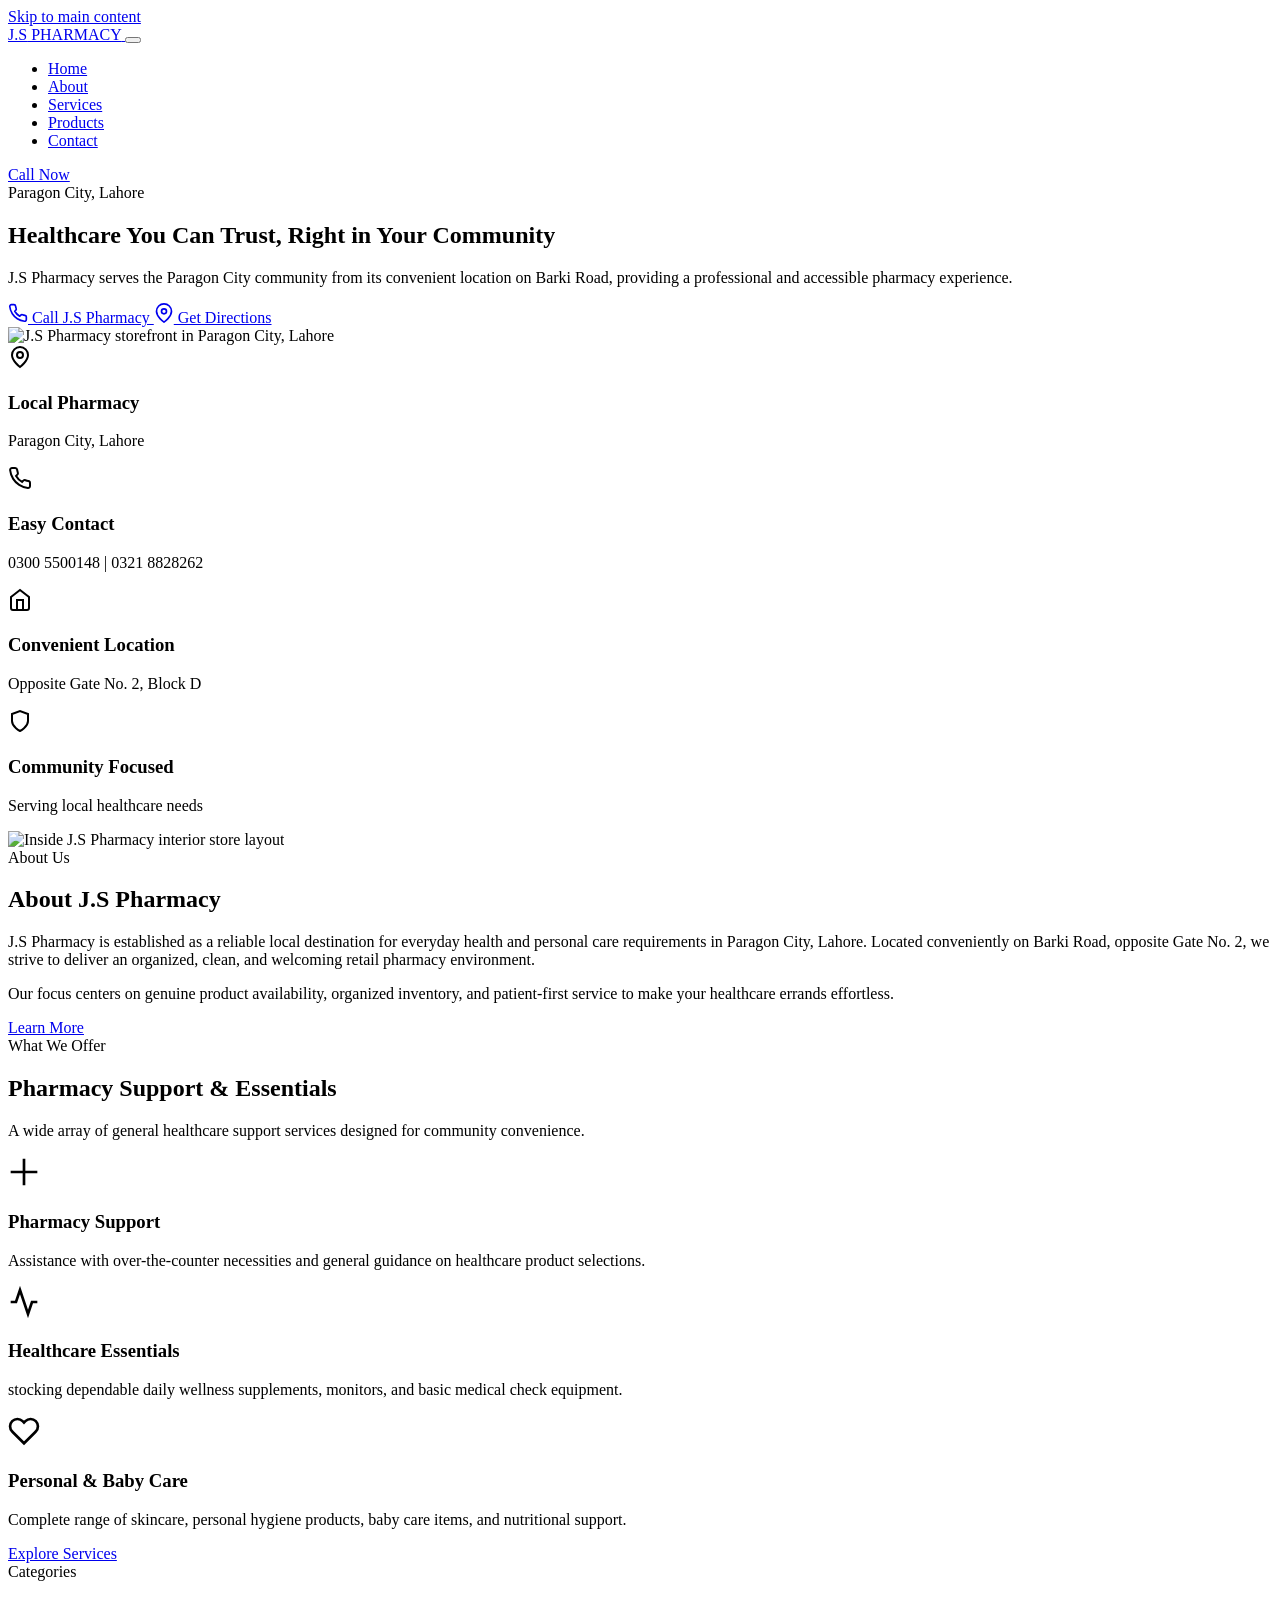
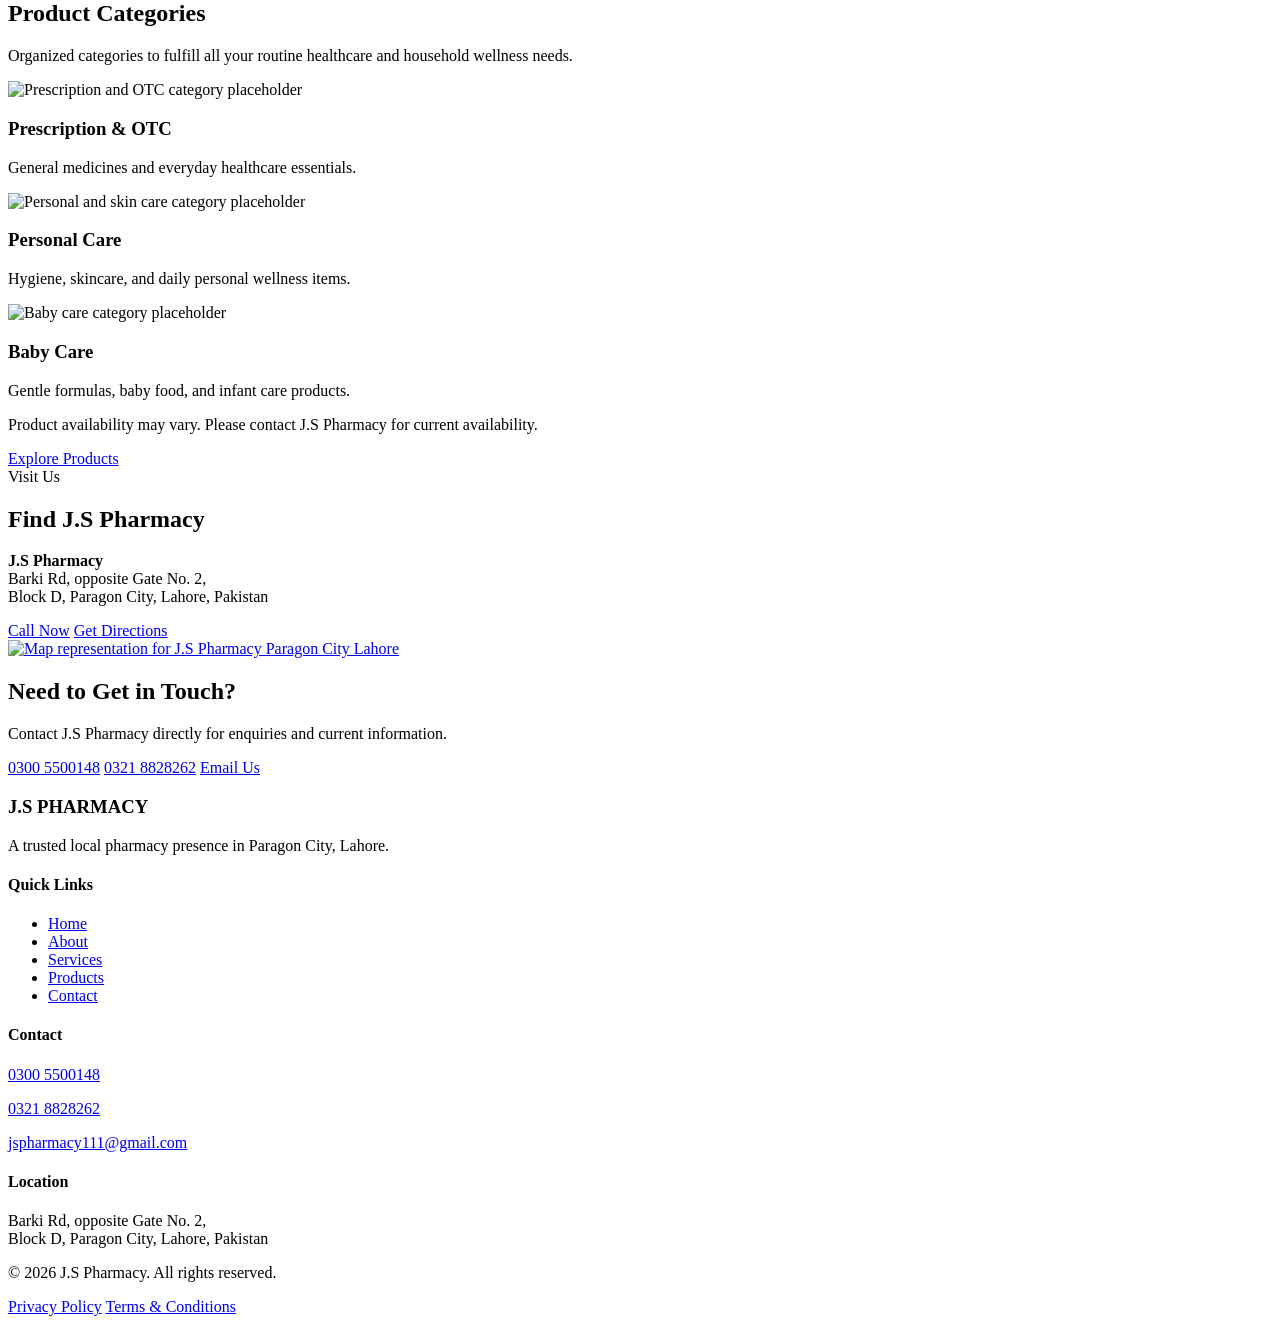
==== index.html @ ff4f3916 "Create index.html" ====
<!DOCTYPE html>
<html lang="en">
<head>
  <meta charset="UTF-8">
  <meta name="viewport" content="width=device-width, initial-scale=1.0">
  <!-- Canonical URL Placeholder: Replace https://example.com/ with your actual domain -->
  <link rel="canonical" href="https://example.com/index.html">
  <title>J.S Pharmacy | Paragon City, Barki Road, Lahore</title>
  <meta name="description" content="J.S Pharmacy is your trusted local pharmacy in Paragon City, Lahore. Located on Barki Road opposite Gate No. 2, providing healthcare essentials, personal care, and community support.">
  <meta name="keywords" content="J.S Pharmacy Lahore, J.S Pharmacy Paragon City, Pharmacy Paragon City Lahore, Pharmacy Barki Road Lahore, Healthcare pharmacy Lahore">
  <meta name="author" content="J.S Pharmacy">
  
  <!-- Open Graph / Social Media -->
  <meta property="og:type" content="website">
  <meta property="og:title" content="J.S Pharmacy | Paragon City, Barki Road, Lahore">
  <meta property="og:description" content="Trusted local pharmacy in Paragon City, Lahore. High-quality healthcare support, wellness products, and personal care essentials.">
  <meta property="og:url" content="https://example.com/index.html">
  <meta property="og:image" content="https://placehold.co/1200x630/0b3c2d/ffffff?text=J.S+Pharmacy+Paragon+City">
  
  <!-- Twitter Cards -->
  <meta name="twitter:card" content="summary_large_image">
  <meta name="twitter:title" content="J.S Pharmacy | Paragon City, Barki Road, Lahore">
  <meta name="twitter:description" content="Trusted local pharmacy in Paragon City, Lahore. Contact us at 0300 5500148 or 0321 8828262.">
  <meta name="twitter:image" content="https://placehold.co/1200x630/0b3c2d/ffffff?text=J.S+Pharmacy+Paragon+City">

  <link rel="stylesheet" href="style.css">
  
  <!-- Structured Data JSON-LD -->
  <script type="application/ld+json">
  {
    "@context": "https://schema.org",
    "@type": "Pharmacy",
    "name": "J.S Pharmacy",
    "image": "https://placehold.co/1200x630/0b3c2d/ffffff?text=J.S+Pharmacy",
    "url": "https://example.com/",
    "telephone": ["+923005500148", "+923218828262"],
    "email": "jspharmacy111@gmail.com",
    "address": {
      "@type": "PostalAddress",
      "streetAddress": "Barki Rd, opposite Gate No. 2, Block D, Paragon City",
      "addressLocality": "Lahore",
      "addressCountry": "PK"
    }
  }
  </script>
</head>
<body>
  <a href="#main-content" class="skip-link">Skip to main content</a>

  <!-- Global Header / Navigation -->
  <header class="navbar" id="navbar">
    <div class="nav-container">
      <a href="index.html" class="logo-link" aria-label="J.S Pharmacy Homepage">
        <span class="logo-text"><span class="logo-accent">J.S</span> PHARMACY</span>
      </a>
      <button class="mobile-toggle" id="mobile-toggle" aria-expanded="false" aria-controls="nav-menu" aria-label="Toggle navigation menu">
        <span class="hamburger-bar"></span>
        <span class="hamburger-bar"></span>
        <span class="hamburger-bar"></span>
      </button>
      <nav class="nav-menu" id="nav-menu">
        <ul class="nav-list">
          <li><a href="index.html" class="nav-link active">Home</a></li>
          <li><a href="about.html" class="nav-link">About</a></li>
          <li><a href="services.html" class="nav-link">Services</a></li>
          <li><a href="products.html" class="nav-link">Products</a></li>
          <li><a href="contact.html" class="nav-link">Contact</a></li>
        </ul>
        <div class="nav-cta-wrapper">
          <a href="tel:+923005500148" class="btn btn-primary btn-sm">Call Now</a>
        </div>
      </nav>
    </div>
  </header>

  <main id="main-content">
    <!-- Section 1: Hero -->
    <section class="hero-section">
      <div id="webgl-canvas-container" class="webgl-bg" aria-hidden="true"></div>
      <div class="container hero-container">
        <div class="hero-content">
          <span class="badge">Paragon City, Lahore</span>
          <h1 class="hero-title">Healthcare You Can Trust, Right in Your Community</h1>
          <p class="hero-subtitle">J.S Pharmacy serves the Paragon City community from its convenient location on Barki Road, providing a professional and accessible pharmacy experience.</p>
          <div class="hero-actions">
            <a href="tel:+923005500148" class="btn btn-primary">
              <svg width="20" height="20" viewBox="0 0 24 24" fill="none" stroke="currentColor" stroke-width="2" stroke-linecap="round" stroke-linejoin="round" aria-hidden="true"><path d="M22 16.92v3a2 2 0 0 1-2.18 2 19.79 19.79 0 0 1-8.63-3.07 19.5 19.5 0 0 1-6-6 19.79 19.79 0 0 1-3.07-8.67A2 2 0 0 1 4.11 2h3a2 2 0 0 1 2 1.72 12.84 12.84 0 0 0 .7 2.81 2 2 0 0 1-.45 2.11L8.09 9.91a16 16 0 0 0 6 6l1.27-1.27a2 2 0 0 1 2.11-.45 12.84 12.84 0 0 0 2.81.7A2 2 0 0 1 22 16.92z"></path></svg>
              Call J.S Pharmacy
            </a>
            <a href="https://www.google.com/maps/search/?api=1&query=J.S+Pharmacy+Barki+Road+Paragon+City+Lahore" target="_blank" rel="noopener noreferrer" class="btn btn-secondary">
              <svg width="20" height="20" viewBox="0 0 24 24" fill="none" stroke="currentColor" stroke-width="2" stroke-linecap="round" stroke-linejoin="round" aria-hidden="true"><path d="M21 10c0 7-9 13-9 13s-9-6-9-13a9 9 0 0 1 18 0z"></path><circle cx="12" cy="10" r="3"></circle></svg>
              Get Directions
            </a>
          </div>
        </div>
        <div class="hero-media">
          <div class="image-frame">
            <img src="https://placehold.co/1200x800/0b3c2d/ffffff?text=J.S+Pharmacy+Storefront" alt="J.S Pharmacy storefront in Paragon City, Lahore" class="img-responsive hero-img" fetchpriority="high">
          </div>
        </div>
      </div>
    </section>

    <!-- Section 2: Trust Strip -->
    <section class="trust-strip">
      <div class="container">
        <div class="trust-grid">
          <div class="trust-item">
            <div class="trust-icon" aria-hidden="true">
              <svg width="24" height="24" viewBox="0 0 24 24" fill="none" stroke="currentColor" stroke-width="2"><path d="M20 10c0 6-8 12-8 12s-8-6-8-12a8 8 0 0 1 16 0z"/><circle cx="12" cy="10" r="3"/></svg>
            </div>
            <div>
              <h3>Local Pharmacy</h3>
              <p>Paragon City, Lahore</p>
            </div>
          </div>
          <div class="trust-item">
            <div class="trust-icon" aria-hidden="true">
              <svg width="24" height="24" viewBox="0 0 24 24" fill="none" stroke="currentColor" stroke-width="2"><path d="M22 16.92v3a2 2 0 0 1-2.18 2 19.79 19.79 0 0 1-8.63-3.07 19.5 19.5 0 0 1-6-6 19.79 19.79 0 0 1-3.07-8.67A2 2 0 0 1 4.11 2h3a2 2 0 0 1 2 1.72 12.84 12.84 0 0 0 .7 2.81 2 2 0 0 1-.45 2.11L8.09 9.91a16 16 0 0 0 6 6l1.27-1.27a2 2 0 0 1 2.11-.45 12.84 12.84 0 0 0 2.81.7A2 2 0 0 1 22 16.92z"/></svg>
            </div>
            <div>
              <h3>Easy Contact</h3>
              <p>0300 5500148 | 0321 8828262</p>
            </div>
          </div>
          <div class="trust-item">
            <div class="trust-icon" aria-hidden="true">
              <svg width="24" height="24" viewBox="0 0 24 24" fill="none" stroke="currentColor" stroke-width="2"><path d="M3 9l9-7 9 7v11a2 2 0 0 1-2 2H5a2 2 0 0 1-2-2z"/><polyline points="9 22 9 12 15 12 15 22"/></svg>
            </div>
            <div>
              <h3>Convenient Location</h3>
              <p>Opposite Gate No. 2, Block D</p>
            </div>
          </div>
          <div class="trust-item">
            <div class="trust-icon" aria-hidden="true">
              <svg width="24" height="24" viewBox="0 0 24 24" fill="none" stroke="currentColor" stroke-width="2"><path d="M12 22s8-4 8-10V5l-8-3-8 3v7c0 6 8 10 8 10z"/></svg>
            </div>
            <div>
              <h3>Community Focused</h3>
              <p>Serving local healthcare needs</p>
            </div>
          </div>
        </div>
      </div>
    </section>

    <!-- Section 3: About Preview -->
    <section class="section bg-light">
      <div class="container grid-2-col">
        <div class="section-media">
          <img src="https://placehold.co/800x600/0b3c2d/ffffff?text=Pharmacy+Interior+Placeholder" alt="Inside J.S Pharmacy interior store layout" class="img-responsive rounded-card" loading="lazy" decoding="async">
        </div>
        <div class="section-content">
          <span class="badge">About Us</span>
          <h2 class="section-title">About J.S Pharmacy</h2>
          <p class="text-body">J.S Pharmacy is established as a reliable local destination for everyday health and personal care requirements in Paragon City, Lahore. Located conveniently on Barki Road, opposite Gate No. 2, we strive to deliver an organized, clean, and welcoming retail pharmacy environment.</p>
          <p class="text-body">Our focus centers on genuine product availability, organized inventory, and patient-first service to make your healthcare errands effortless.</p>
          <a href="about.html" class="btn btn-secondary">Learn More</a>
        </div>
      </div>
    </section>

    <!-- Section 4: Services Preview -->
    <section class="section">
      <div class="container">
        <div class="section-header text-center">
          <span class="badge">What We Offer</span>
          <h2 class="section-title">Pharmacy Support & Essentials</h2>
          <p class="section-subtitle">A wide array of general healthcare support services designed for community convenience.</p>
        </div>
        <div class="grid-3-col">
          <div class="card">
            <div class="card-icon" aria-hidden="true">
              <svg width="32" height="32" viewBox="0 0 24 24" fill="none" stroke="currentColor" stroke-width="2"><path d="M12 2v20M2 12h20"/></svg>
            </div>
            <h3>Pharmacy Support</h3>
            <p>Assistance with over-the-counter necessities and general guidance on healthcare product selections.</p>
          </div>
          <div class="card">
            <div class="card-icon" aria-hidden="true">
              <svg width="32" height="32" viewBox="0 0 24 24" fill="none" stroke="currentColor" stroke-width="2"><path d="M22 12h-4l-3 9L9 3l-3 9H2"/></svg>
            </div>
            <h3>Healthcare Essentials</h3>
            <p> stocking dependable daily wellness supplements, monitors, and basic medical check equipment.</p>
          </div>
          <div class="card">
            <div class="card-icon" aria-hidden="true">
              <svg width="32" height="32" viewBox="0 0 24 24" fill="none" stroke="currentColor" stroke-width="2"><path d="M20.84 4.61a5.5 5.5 0 0 0-7.78 0L12 5.67l-1.06-1.06a5.5 5.5 0 0 0-7.78 7.78l1.06 1.06L12 21.23l7.78-7.78 1.06-1.06a5.5 5.5 0 0 0 0-7.78z"/></svg>
            </div>
            <h3>Personal & Baby Care</h3>
            <p>Complete range of skincare, personal hygiene products, baby care items, and nutritional support.</p>
          </div>
        </div>
        <div class="text-center mt-lg">
          <a href="services.html" class="btn btn-primary">Explore Services</a>
        </div>
      </div>
    </section>

    <!-- Section 5: Products Preview -->
    <section class="section bg-light">
      <div class="container">
        <div class="section-header text-center">
          <span class="badge">Categories</span>
          <h2 class="section-title">Product Categories</h2>
          <p class="section-subtitle">Organized categories to fulfill all your routine healthcare and household wellness needs.</p>
        </div>
        <div class="grid-3-col">
          <div class="product-cat-card">
            <img src="https://placehold.co/600x400/0b3c2d/ffffff?text=Prescription+%26+OTC" alt="Prescription and OTC category placeholder" class="img-responsive" loading="lazy" decoding="async">
            <div class="product-cat-content">
              <h3>Prescription & OTC</h3>
              <p>General medicines and everyday healthcare essentials.</p>
            </div>
          </div>
          <div class="product-cat-card">
            <img src="https://placehold.co/600x400/0b3c2d/ffffff?text=Personal+%26+Skin+Care" alt="Personal and skin care category placeholder" class="img-responsive" loading="lazy" decoding="async">
            <div class="product-cat-content">
              <h3>Personal Care</h3>
              <p>Hygiene, skincare, and daily personal wellness items.</p>
            </div>
          </div>
          <div class="product-cat-card">
            <img src="https://placehold.co/600x400/0b3c2d/ffffff?text=Baby+Care+Essentials" alt="Baby care category placeholder" class="img-responsive" loading="lazy" decoding="async">
            <div class="product-cat-content">
              <h3>Baby Care</h3>
              <p>Gentle formulas, baby food, and infant care products.</p>
            </div>
          </div>
        </div>
        <p class="disclaimer-text text-center mt-md">Product availability may vary. Please contact J.S Pharmacy for current availability.</p>
        <div class="text-center mt-md">
          <a href="products.html" class="btn btn-secondary">Explore Products</a>
        </div>
      </div>
    </section>

    <!-- Section 6: Location Section -->
    <section class="section">
      <div class="container">
        <div class="location-card">
          <div class="location-info">
            <span class="badge">Visit Us</span>
            <h2>Find J.S Pharmacy</h2>
            <p class="address-text">
              <strong>J.S Pharmacy</strong><br>
              Barki Rd, opposite Gate No. 2,<br>
              Block D, Paragon City, Lahore, Pakistan
            </p>
            <div class="location-actions">
              <a href="tel:+923005500148" class="btn btn-primary">Call Now</a>
              <a href="https://www.google.com/maps/search/?api=1&query=J.S+Pharmacy+Barki+Road+Paragon+City+Lahore" target="_blank" rel="noopener noreferrer" class="btn btn-secondary">Get Directions</a>
            </div>
          </div>
          <div class="location-map">
            <a href="https://www.google.com/maps/search/?api=1&query=J.S+Pharmacy+Barki+Road+Paragon+City+Lahore" target="_blank" rel="noopener noreferrer" class="map-placeholder-link" aria-label="Open J.S Pharmacy location on Google Maps">
              <img src="https://placehold.co/800x600/0b3c2d/ffffff?text=Click+to+Open+Google+Maps" alt="Map representation for J.S Pharmacy Paragon City Lahore" class="img-responsive" loading="lazy" decoding="async">
            </a>
          </div>
        </div>
      </div>
    </section>

    <!-- Section 7: Contact CTA -->
    <section class="cta-banner">
      <div class="container text-center">
        <h2>Need to Get in Touch?</h2>
        <p>Contact J.S Pharmacy directly for enquiries and current information.</p>
        <div class="cta-buttons">
          <a href="tel:+923005500148" class="btn btn-light">0300 5500148</a>
          <a href="tel:+923218828262" class="btn btn-light">0321 8828262</a>
          <a href="mailto:jspharmacy111@gmail.com" class="btn btn-outline-light">Email Us</a>
        </div>
      </div>
    </section>
  </main>

  <!-- Global Footer -->
  <footer class="site-footer">
    <div class="container footer-grid">
      <div class="footer-col">
        <h3 class="footer-logo"><span class="logo-accent">J.S</span> PHARMACY</h3>
        <p class="footer-desc">A trusted local pharmacy presence in Paragon City, Lahore.</p>
      </div>
      <div class="footer-col">
        <h4 class="footer-heading">Quick Links</h4>
        <ul class="footer-links">
          <li><a href="index.html">Home</a></li>
          <li><a href="about.html">About</a></li>
          <li><a href="services.html">Services</a></li>
          <li><a href="products.html">Products</a></li>
          <li><a href="contact.html">Contact</a></li>
        </ul>
      </div>
      <div class="footer-col">
        <h4 class="footer-heading">Contact</h4>
        <p class="footer-contact-item"><a href="tel:+923005500148">0300 5500148</a></p>
        <p class="footer-contact-item"><a href="tel:+923218828262">0321 8828262</a></p>
        <p class="footer-contact-item"><a href="mailto:jspharmacy111@gmail.com">jspharmacy111@gmail.com</a></p>
      </div>
      <div class="footer-col">
        <h4 class="footer-heading">Location</h4>
        <p class="footer-address">
          Barki Rd, opposite Gate No. 2,<br>
          Block D, Paragon City, Lahore, Pakistan
        </p>
      </div>
    </div>
    <div class="footer-bottom">
      <div class="container footer-bottom-content">
        <p>&copy; 2026 J.S Pharmacy. All rights reserved.</p>
        <div class="footer-legal">
          <a href="privacy-policy.html">Privacy Policy</a>
          <a href="terms.html">Terms &amp; Conditions</a>
        </div>
      </div>
    </div>
  </footer>

  <script src="animations.js" defer></script>
  <script src="main.js" defer></script>
</body>
</html>
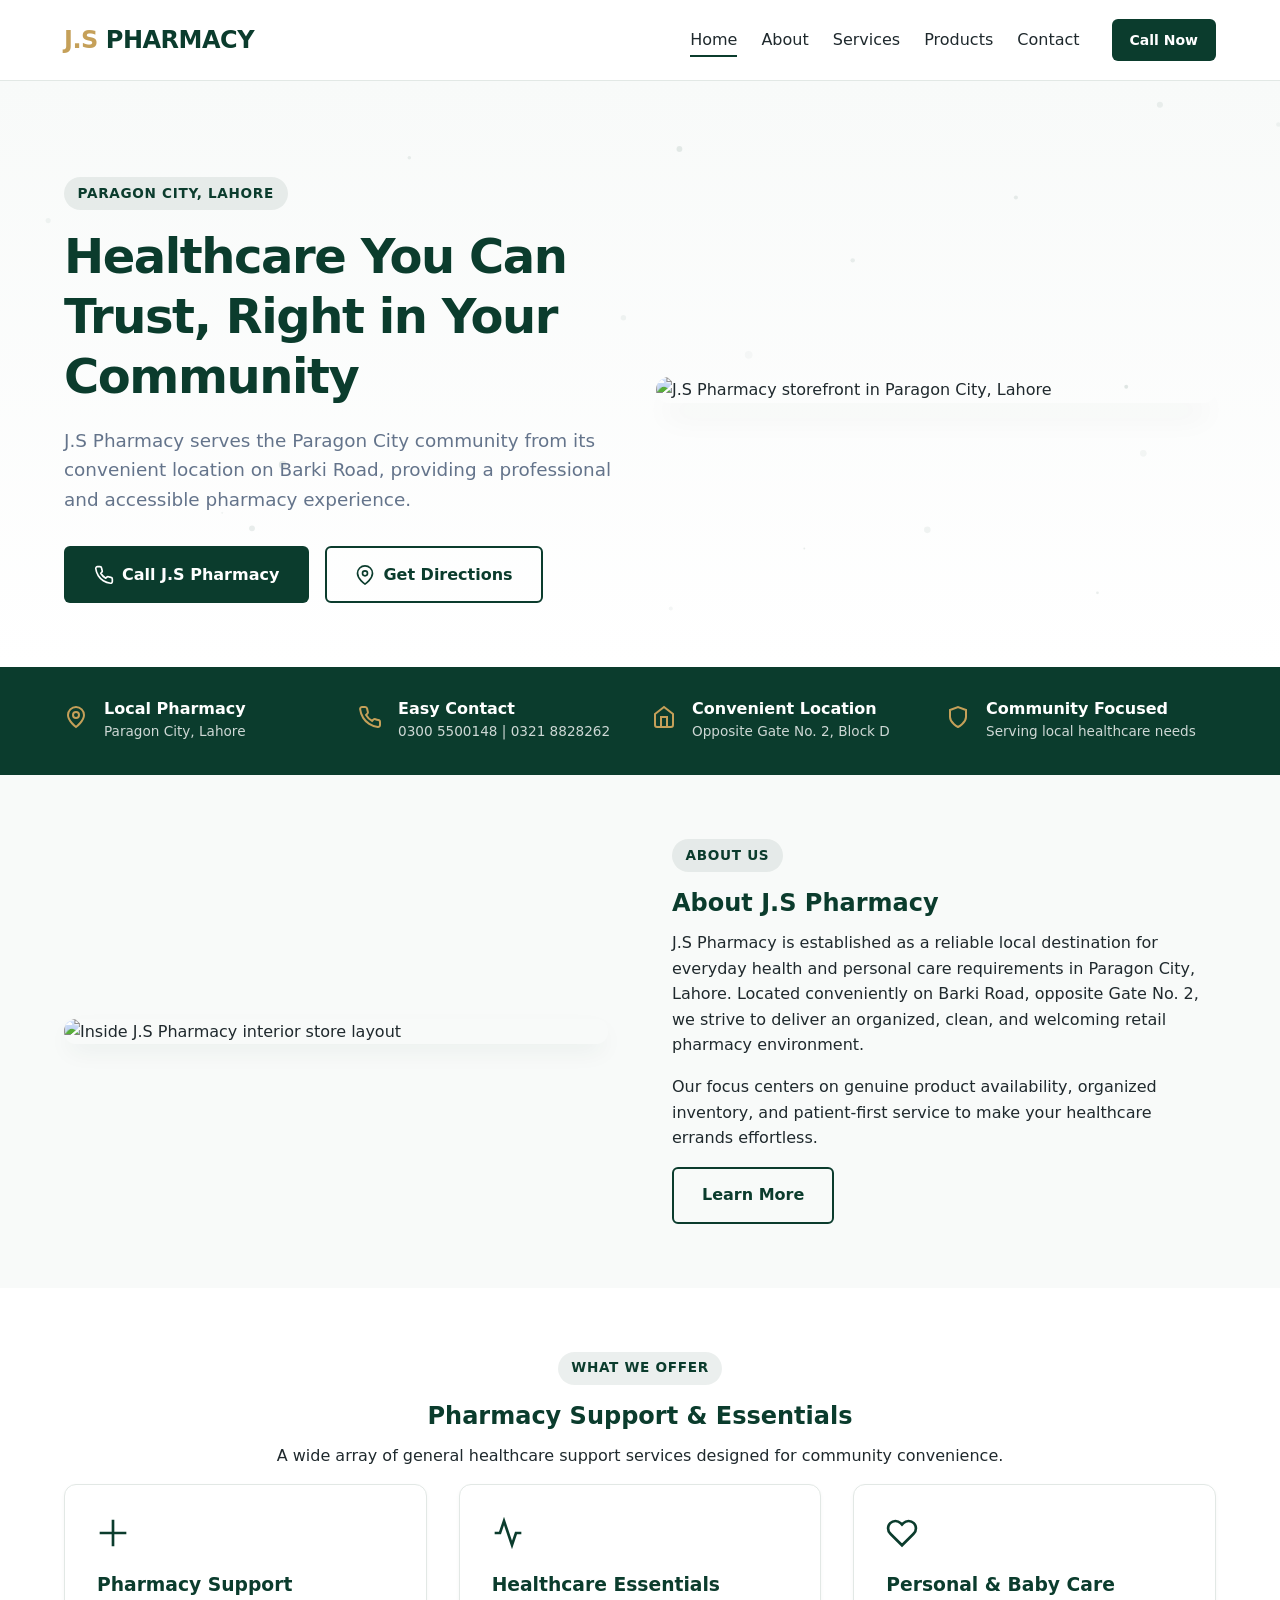
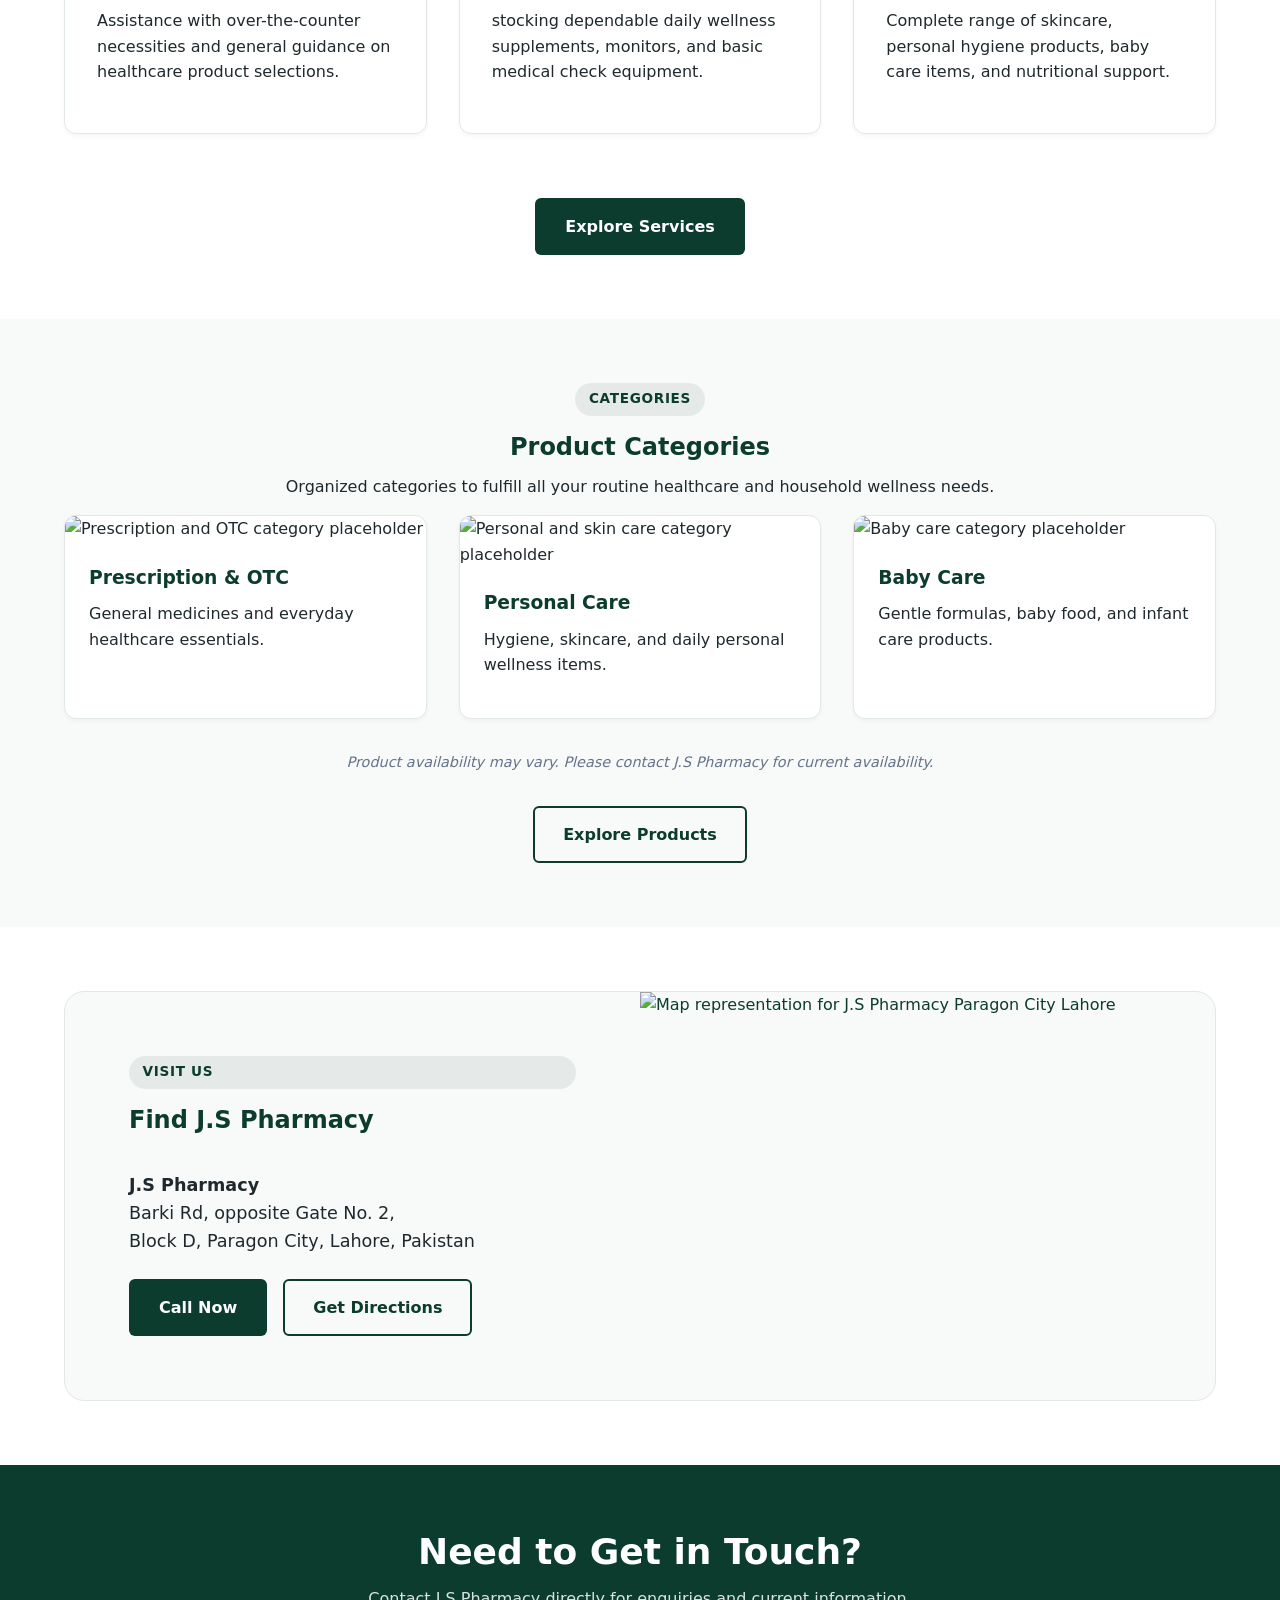
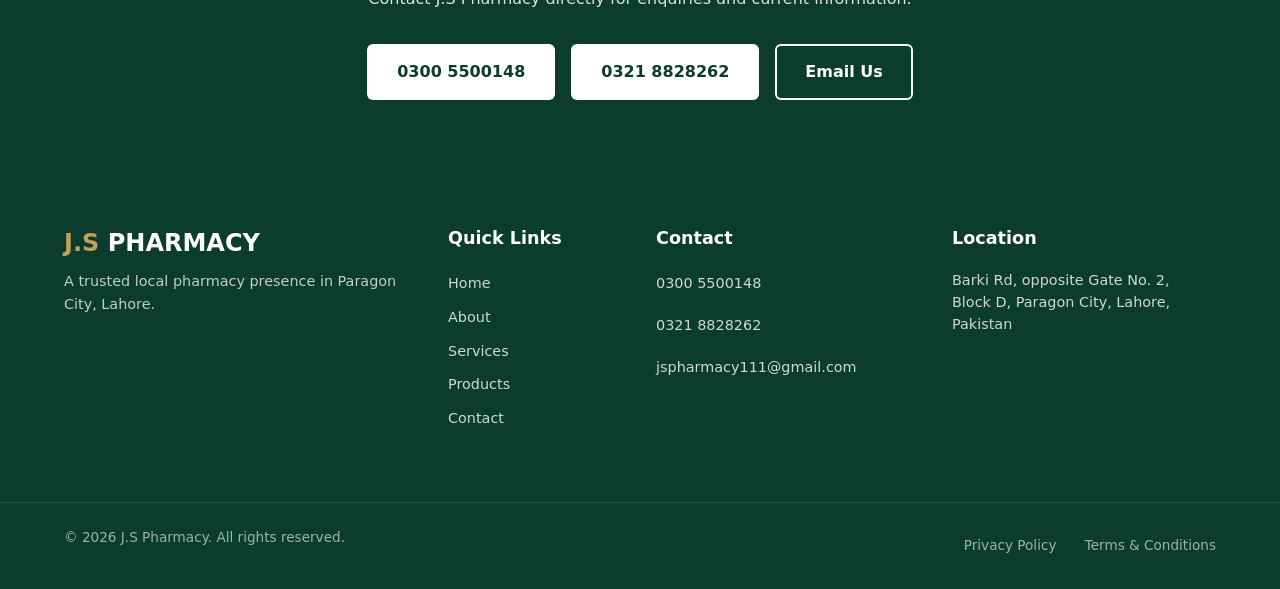
==== commit 203ec94f: "Update index.html" ====
--- a/index.html
+++ b/index.html
@@ -15,13 +15,13 @@
   <meta property="og:title" content="J.S Pharmacy | Paragon City, Barki Road, Lahore">
   <meta property="og:description" content="Trusted local pharmacy in Paragon City, Lahore. High-quality healthcare support, wellness products, and personal care essentials.">
   <meta property="og:url" content="https://example.com/index.html">
-  <meta property="og:image" content="https://placehold.co/1200x630/0b3c2d/ffffff?text=J.S+Pharmacy+Paragon+City">
+  <meta property="og:image" content="https://images.unsplash.com/photo-1586015555751-63bb77f4322a?q=80&w=1200&auto=format&fit=crop">
   
   <!-- Twitter Cards -->
   <meta name="twitter:card" content="summary_large_image">
   <meta name="twitter:title" content="J.S Pharmacy | Paragon City, Barki Road, Lahore">
   <meta name="twitter:description" content="Trusted local pharmacy in Paragon City, Lahore. Contact us at 0300 5500148 or 0321 8828262.">
-  <meta name="twitter:image" content="https://placehold.co/1200x630/0b3c2d/ffffff?text=J.S+Pharmacy+Paragon+City">
+  <meta name="twitter:image" content="https://images.unsplash.com/photo-1586015555751-63bb77f4322a?q=80&w=1200&auto=format&fit=crop">
 
   <link rel="stylesheet" href="style.css">
   
@@ -31,7 +31,7 @@
     "@context": "https://schema.org",
     "@type": "Pharmacy",
     "name": "J.S Pharmacy",
-    "image": "https://placehold.co/1200x630/0b3c2d/ffffff?text=J.S+Pharmacy",
+    "image": "https://images.unsplash.com/photo-1586015555751-63bb77f4322a?q=80&w=1200&auto=format&fit=crop",
     "url": "https://example.com/",
     "telephone": ["+923005500148", "+923218828262"],
     "email": "jspharmacy111@gmail.com",
@@ -95,7 +95,7 @@
         </div>
         <div class="hero-media">
           <div class="image-frame">
-            <img src="https://placehold.co/1200x800/0b3c2d/ffffff?text=J.S+Pharmacy+Storefront" alt="J.S Pharmacy storefront in Paragon City, Lahore" class="img-responsive hero-img" fetchpriority="high">
+            <img src="https://images.unsplash.com/photo-1586015555751-63bb77f4322a?q=80&w=1200&auto=format&fit=crop" alt="J.S Pharmacy storefront in Paragon City, Lahore" class="img-responsive hero-img" fetchpriority="high">
           </div>
         </div>
       </div>
@@ -149,7 +149,7 @@
     <section class="section bg-light">
       <div class="container grid-2-col">
         <div class="section-media">
-          <img src="https://placehold.co/800x600/0b3c2d/ffffff?text=Pharmacy+Interior+Placeholder" alt="Inside J.S Pharmacy interior store layout" class="img-responsive rounded-card" loading="lazy" decoding="async">
+          <img src="https://images.unsplash.com/photo-1631549912264-377863931b47?q=80&w=800&auto=format&fit=crop" alt="Inside J.S Pharmacy interior store layout" class="img-responsive rounded-card" loading="lazy" decoding="async">
         </div>
         <div class="section-content">
           <span class="badge">About Us</span>
@@ -208,21 +208,21 @@
         </div>
         <div class="grid-3-col">
           <div class="product-cat-card">
-            <img src="https://placehold.co/600x400/0b3c2d/ffffff?text=Prescription+%26+OTC" alt="Prescription and OTC category placeholder" class="img-responsive" loading="lazy" decoding="async">
+            <img src="https://images.unsplash.com/photo-1471864190281-a93a3070b6de?q=80&w=600&auto=format&fit=crop" alt="Prescription and OTC category placeholder" class="img-responsive" loading="lazy" decoding="async">
             <div class="product-cat-content">
               <h3>Prescription & OTC</h3>
               <p>General medicines and everyday healthcare essentials.</p>
             </div>
           </div>
           <div class="product-cat-card">
-            <img src="https://placehold.co/600x400/0b3c2d/ffffff?text=Personal+%26+Skin+Care" alt="Personal and skin care category placeholder" class="img-responsive" loading="lazy" decoding="async">
+            <img src="https://images.unsplash.com/photo-1556228720-195a672e8a03?q=80&w=600&auto=format&fit=crop" alt="Personal and skin care category placeholder" class="img-responsive" loading="lazy" decoding="async">
             <div class="product-cat-content">
               <h3>Personal Care</h3>
               <p>Hygiene, skincare, and daily personal wellness items.</p>
             </div>
           </div>
           <div class="product-cat-card">
-            <img src="https://placehold.co/600x400/0b3c2d/ffffff?text=Baby+Care+Essentials" alt="Baby care category placeholder" class="img-responsive" loading="lazy" decoding="async">
+            <img src="https://images.unsplash.com/photo-1515488042361-ee00e0ddd4e4?q=80&w=600&auto=format&fit=crop" alt="Baby care category placeholder" class="img-responsive" loading="lazy" decoding="async">
             <div class="product-cat-content">
               <h3>Baby Care</h3>
               <p>Gentle formulas, baby food, and infant care products.</p>
@@ -255,7 +255,7 @@
           </div>
           <div class="location-map">
             <a href="https://www.google.com/maps/search/?api=1&query=J.S+Pharmacy+Barki+Road+Paragon+City+Lahore" target="_blank" rel="noopener noreferrer" class="map-placeholder-link" aria-label="Open J.S Pharmacy location on Google Maps">
-              <img src="https://placehold.co/800x600/0b3c2d/ffffff?text=Click+to+Open+Google+Maps" alt="Map representation for J.S Pharmacy Paragon City Lahore" class="img-responsive" loading="lazy" decoding="async">
+              <img src="https://images.unsplash.com/photo-1526778548025-fa2f459cd5c1?q=80&w=800&auto=format&fit=crop" alt="Map representation for J.S Pharmacy Paragon City Lahore" class="img-responsive" loading="lazy" decoding="async">
             </a>
           </div>
         </div>
--- a/style.css
+++ b/style.css
@@ -0,0 +1,746 @@
+/* ==========================================================================
+   J.S PHARMACY - GLOBAL DESIGN SYSTEM & STYLESHEET
+   ========================================================================== */
+
+/* CSS Variables / Theme Tokens */
+:root {
+  --color-primary: #0b3c2d;       /* Deep Emerald Green */
+  --color-primary-light: #165b45; /* Lighter Emerald for Hovers */
+  --color-accent: #c5a059;        /* Soft Gold Accent */
+  --color-dark: #1f292d;          /* Charcoal Body Text */
+  --color-light: #f8faf9;         /* Warm Soft Neutral White */
+  --color-white: #ffffff;
+  --color-gray-100: #f1f5f3;
+  --color-gray-200: #e2e8e5;
+  --color-gray-500: #64748b;
+  --color-error: #dc2626;
+  --color-success: #16a34a;
+
+  --font-family: Inter, ui-sans-serif, system-ui, -apple-system, BlinkMacSystemFont, "Segoe UI", Roboto, sans-serif;
+  
+  --spacing-xs: 0.5rem;
+  --spacing-sm: 1rem;
+  --spacing-md: 2rem;
+  --spacing-lg: 4rem;
+  --spacing-xl: 6rem;
+
+  --border-radius-sm: 6px;
+  --border-radius-md: 12px;
+  --border-radius-lg: 20px;
+
+  --shadow-sm: 0 2px 4px rgba(0, 0, 0, 0.04);
+  --shadow-md: 0 10px 25px -5px rgba(11, 60, 45, 0.08);
+  --shadow-lg: 0 20px 30px -10px rgba(11, 60, 45, 0.12);
+
+  --transition-fast: 0.2s ease;
+  --transition-normal: 0.3s ease;
+}
+
+/* Reset & Box Sizing */
+*, *::before, *::after {
+  box-sizing: border-box;
+  margin: 0;
+  padding: 0;
+}
+
+html {
+  scroll-behavior: smooth;
+  font-size: 100%;
+}
+
+body {
+  font-family: var(--font-family);
+  background-color: var(--color-white);
+  color: var(--color-dark);
+  line-height: 1.6;
+  -webkit-font-smoothing: antialiased;
+}
+
+/* Accessibility - Skip Link & Focus */
+.skip-link {
+  position: absolute;
+  top: -100px;
+  left: 1rem;
+  background: var(--color-primary);
+  color: var(--color-white);
+  padding: 0.75rem 1.5rem;
+  z-index: 9999;
+  border-radius: var(--border-radius-sm);
+  text-decoration: none;
+  transition: top var(--transition-fast);
+}
+
+.skip-link:focus {
+  top: 1rem;
+}
+
+a:focus-visible, button:focus-visible, input:focus-visible, textarea:focus-visible {
+  outline: 2px solid var(--color-accent);
+  outline-offset: 3px;
+}
+
+/* Typography Defaults */
+h1, h2, h3, h4 {
+  color: var(--color-primary);
+  line-height: 1.25;
+  font-weight: 700;
+  margin-bottom: 0.75rem;
+}
+
+p {
+  margin-bottom: 1rem;
+}
+
+a {
+  color: var(--color-primary);
+  text-decoration: none;
+  transition: color var(--transition-fast);
+}
+
+a:hover {
+  color: var(--color-primary-light);
+}
+
+/* Base Utility Classes */
+.container {
+  width: 90%;
+  max-width: 1200px;
+  margin: 0 auto;
+}
+
+.section {
+  padding: var(--spacing-lg) 0;
+}
+
+.bg-light {
+  background-color: var(--color-light);
+}
+
+.text-center { text-align: center; }
+.mt-md { margin-top: var(--spacing-md); }
+.mt-lg { margin-top: var(--spacing-lg); }
+.mb-md { margin-bottom: var(--spacing-md); }
+.max-w-narrow { max-width: 800px; margin-left: auto; margin-right: auto; }
+
+.badge {
+  display: inline-block;
+  padding: 0.35rem 0.85rem;
+  background-color: rgba(11, 60, 45, 0.08);
+  color: var(--color-primary);
+  font-size: 0.85rem;
+  font-weight: 600;
+  border-radius: 50px;
+  text-transform: uppercase;
+  letter-spacing: 0.05em;
+  margin-bottom: 1rem;
+}
+
+.img-responsive {
+  width: 100%;
+  height: auto;
+  display: block;
+}
+
+.rounded-card {
+  border-radius: var(--border-radius-md);
+  box-shadow: var(--shadow-md);
+}
+
+/* Buttons */
+.btn {
+  display: inline-flex;
+  align-items: center;
+  justify-content: center;
+  gap: 0.5rem;
+  padding: 0.85rem 1.75rem;
+  font-weight: 600;
+  border-radius: var(--border-radius-sm);
+  transition: all var(--transition-fast);
+  cursor: pointer;
+  border: 2px solid transparent;
+  font-size: 1rem;
+}
+
+.btn-primary {
+  background-color: var(--color-primary);
+  color: var(--color-white);
+}
+
+.btn-primary:hover {
+  background-color: var(--color-primary-light);
+  color: var(--color-white);
+  transform: translateY(-2px);
+  box-shadow: var(--shadow-md);
+}
+
+.btn-secondary {
+  background-color: transparent;
+  border-color: var(--color-primary);
+  color: var(--color-primary);
+}
+
+.btn-secondary:hover {
+  background-color: var(--color-primary);
+  color: var(--color-white);
+}
+
+.btn-light {
+  background-color: var(--color-white);
+  color: var(--color-primary);
+}
+
+.btn-light:hover {
+  background-color: var(--color-gray-100);
+}
+
+.btn-outline-light {
+  background-color: transparent;
+  border-color: var(--color-white);
+  color: var(--color-white);
+}
+
+.btn-outline-light:hover {
+  background-color: var(--color-white);
+  color: var(--color-primary);
+}
+
+.btn-sm {
+  padding: 0.5rem 1rem;
+  font-size: 0.875rem;
+}
+
+.btn-full {
+  width: 100%;
+}
+
+/* Global Sticky Navbar */
+.navbar {
+  position: sticky;
+  top: 0;
+  z-index: 1000;
+  background-color: rgba(255, 255, 255, 0.92);
+  backdrop-filter: blur(10px);
+  -webkit-backdrop-filter: blur(10px);
+  border-bottom: 1px solid var(--color-gray-200);
+  transition: background-color var(--transition-fast);
+}
+
+.nav-container {
+  display: flex;
+  align-items: center;
+  justify-content: space-between;
+  height: 80px;
+  width: 90%;
+  max-width: 1200px;
+  margin: 0 auto;
+}
+
+.logo-text {
+  font-size: 1.5rem;
+  font-weight: 800;
+  letter-spacing: -0.02em;
+  color: var(--color-primary);
+}
+
+.logo-accent {
+  color: var(--color-accent);
+}
+
+.nav-menu {
+  display: flex;
+  align-items: center;
+  gap: 2rem;
+}
+
+.nav-list {
+  display: flex;
+  list-style: none;
+  gap: 1.5rem;
+}
+
+.nav-link {
+  font-weight: 500;
+  color: var(--color-dark);
+  position: relative;
+  padding: 0.5rem 0;
+}
+
+.nav-link::after {
+  content: '';
+  position: absolute;
+  bottom: 0;
+  left: 0;
+  width: 0%;
+  height: 2px;
+  background-color: var(--color-primary);
+  transition: width var(--transition-fast);
+}
+
+.nav-link:hover::after, .nav-link.active::after {
+  width: 100%;
+}
+
+.mobile-toggle {
+  display: none;
+  background: none;
+  border: none;
+  cursor: pointer;
+  padding: 0.5rem;
+}
+
+.hamburger-bar {
+  display: block;
+  width: 25px;
+  height: 2px;
+  margin: 5px 0;
+  background-color: var(--color-primary);
+  transition: transform var(--transition-fast), opacity var(--transition-fast);
+}
+
+/* Hero Section */
+.hero-section {
+  position: relative;
+  padding: var(--spacing-xl) 0 var(--spacing-lg) 0;
+  overflow: hidden;
+  background: linear-gradient(180deg, var(--color-light) 0%, #ffffff 100%);
+}
+
+.webgl-bg {
+  position: absolute;
+  top: 0;
+  left: 0;
+  width: 100%;
+  height: 100%;
+  pointer-events: none;
+  opacity: 0.3;
+}
+
+.hero-container {
+  display: grid;
+  grid-template-columns: 1fr 1fr;
+  gap: var(--spacing-md);
+  align-items: center;
+  position: relative;
+  z-index: 2;
+}
+
+.hero-title {
+  font-size: 3rem;
+  letter-spacing: -0.03em;
+  margin-bottom: 1.25rem;
+}
+
+.hero-subtitle {
+  font-size: 1.15rem;
+  color: var(--color-gray-500);
+  margin-bottom: 2rem;
+}
+
+.hero-actions {
+  display: flex;
+  gap: 1rem;
+  flex-wrap: wrap;
+}
+
+.hero-media .image-frame {
+  border-radius: var(--border-radius-lg);
+  overflow: hidden;
+  box-shadow: var(--shadow-lg);
+}
+
+/* Trust Strip */
+.trust-strip {
+  background-color: var(--color-primary);
+  color: var(--color-white);
+  padding: 2rem 0;
+}
+
+.trust-grid {
+  display: grid;
+  grid-template-columns: repeat(4, 1fr);
+  gap: 1.5rem;
+}
+
+.trust-item {
+  display: flex;
+  align-items: center;
+  gap: 1rem;
+}
+
+.trust-icon {
+  color: var(--color-accent);
+  flex-shrink: 0;
+}
+
+.trust-item h3 {
+  color: var(--color-white);
+  font-size: 1rem;
+  margin-bottom: 0.15rem;
+}
+
+.trust-item p {
+  font-size: 0.85rem;
+  color: rgba(255, 255, 255, 0.8);
+  margin-bottom: 0;
+}
+
+/* Layout Grids */
+.grid-2-col {
+  display: grid;
+  grid-template-columns: 1fr 1fr;
+  gap: var(--spacing-lg);
+  align-items: center;
+}
+
+.grid-3-col {
+  display: grid;
+  grid-template-columns: repeat(3, 1fr);
+  gap: var(--spacing-md);
+}
+
+/* Cards */
+.card {
+  background: var(--color-white);
+  padding: 2rem;
+  border-radius: var(--border-radius-md);
+  border: 1px solid var(--color-gray-200);
+  box-shadow: var(--shadow-sm);
+  transition: transform var(--transition-fast), box-shadow var(--transition-fast);
+}
+
+.card:hover {
+  transform: translateY(-4px);
+  box-shadow: var(--shadow-md);
+}
+
+.card-icon {
+  color: var(--color-primary);
+  margin-bottom: 1rem;
+}
+
+/* Product Cards */
+.product-cat-card, .product-card {
+  background: var(--color-white);
+  border-radius: var(--border-radius-md);
+  overflow: hidden;
+  border: 1px solid var(--color-gray-200);
+  box-shadow: var(--shadow-sm);
+}
+
+.product-cat-content, .product-card-body {
+  padding: 1.5rem;
+}
+
+.disclaimer-text {
+  font-size: 0.9rem;
+  color: var(--color-gray-500);
+  font-style: italic;
+}
+
+/* Location Card */
+.location-card {
+  display: grid;
+  grid-template-columns: 1fr 1fr;
+  background-color: var(--color-light);
+  border-radius: var(--border-radius-lg);
+  overflow: hidden;
+  border: 1px solid var(--color-gray-200);
+}
+
+.location-info {
+  padding: var(--spacing-lg);
+  display: flex;
+  flex-direction: column;
+  justify-content: center;
+}
+
+.address-text {
+  font-size: 1.1rem;
+  margin: 1.5rem 0;
+}
+
+.location-actions {
+  display: flex;
+  gap: 1rem;
+}
+
+/* CTA Banner */
+.cta-banner {
+  background-color: var(--color-primary);
+  color: var(--color-white);
+  padding: var(--spacing-lg) 0;
+}
+
+.cta-banner h2 {
+  color: var(--color-white);
+  font-size: 2.25rem;
+}
+
+.cta-banner p {
+  color: rgba(255, 255, 255, 0.85);
+  margin-bottom: 2rem;
+}
+
+.cta-buttons {
+  display: flex;
+  justify-content: center;
+  gap: 1rem;
+  flex-wrap: wrap;
+}
+
+/* Page Headers */
+.page-header {
+  background-color: var(--color-light);
+  padding: var(--spacing-lg) 0;
+  border-bottom: 1px solid var(--color-gray-200);
+}
+
+.page-title {
+  font-size: 2.75rem;
+}
+
+.page-subtitle {
+  font-size: 1.15rem;
+  color: var(--color-gray-500);
+  max-width: 700px;
+  margin: 0 auto;
+}
+
+/* Service Detail Cards */
+.service-detail-card {
+  background: var(--color-white);
+  padding: 2.5rem;
+  border-radius: var(--border-radius-md);
+  border: 1px solid var(--color-gray-200);
+}
+
+.service-icon {
+  color: var(--color-primary);
+  margin-bottom: 1rem;
+}
+
+/* Contact Page Form & Cards */
+.contact-info-card {
+  text-align: center;
+  padding: 2rem;
+  background: var(--color-white);
+  border-radius: var(--border-radius-md);
+  border: 1px solid var(--color-gray-200);
+}
+
+.form-wrapper {
+  background: var(--color-white);
+  padding: 2.5rem;
+  border-radius: var(--border-radius-md);
+  box-shadow: var(--shadow-sm);
+  border: 1px solid var(--color-gray-200);
+}
+
+.form-group {
+  margin-bottom: 1.25rem;
+}
+
+.form-group label {
+  display: block;
+  margin-bottom: 0.35rem;
+  font-weight: 600;
+  font-size: 0.9rem;
+}
+
+.form-control {
+  width: 100%;
+  padding: 0.75rem 1rem;
+  border: 1px solid var(--color-gray-200);
+  border-radius: var(--border-radius-sm);
+  font-family: inherit;
+  font-size: 1rem;
+}
+
+.form-control:focus {
+  border-color: var(--color-primary);
+  outline: none;
+}
+
+.required {
+  color: var(--color-error);
+}
+
+.error-msg {
+  color: var(--color-error);
+  font-size: 0.8rem;
+  display: block;
+  margin-top: 0.25rem;
+}
+
+.form-feedback {
+  padding: 1rem;
+  border-radius: var(--border-radius-sm);
+  margin-bottom: 1rem;
+  display: none;
+}
+
+.form-feedback.success {
+  display: block;
+  background-color: #dcfce7;
+  color: #15803d;
+  border: 1px solid #bbf7d0;
+}
+
+.button-stack {
+  display: flex;
+  flex-direction: column;
+  gap: 0.75rem;
+}
+
+/* Legal Pages */
+.legal-content h2 {
+  margin-top: 2rem;
+  font-size: 1.5rem;
+}
+
+.info-alert {
+  background-color: #fef3c7;
+  color: #92400e;
+  padding: 1rem;
+  border-radius: var(--border-radius-sm);
+  border: 1px solid #fde68a;
+}
+
+/* Footer */
+.site-footer {
+  background-color: var(--color-primary);
+  color: var(--color-white);
+  padding-top: var(--spacing-lg);
+}
+
+.footer-grid {
+  display: grid;
+  grid-template-columns: 2fr 1fr 1.5fr 1.5fr;
+  gap: var(--spacing-md);
+  padding-bottom: var(--spacing-lg);
+}
+
+.footer-logo {
+  color: var(--color-white);
+  font-size: 1.5rem;
+}
+
+.footer-desc {
+  color: rgba(255, 255, 255, 0.75);
+  font-size: 0.9rem;
+}
+
+.footer-heading {
+  color: var(--color-white);
+  font-size: 1.1rem;
+  margin-bottom: 1.25rem;
+}
+
+.footer-links {
+  list-style: none;
+}
+
+.footer-links li {
+  margin-bottom: 0.5rem;
+}
+
+.footer-links a, .footer-contact-item a {
+  color: rgba(255, 255, 255, 0.8);
+  font-size: 0.9rem;
+}
+
+.footer-links a:hover, .footer-contact-item a:hover {
+  color: var(--color-accent);
+}
+
+.footer-address {
+  font-size: 0.9rem;
+  color: rgba(255, 255, 255, 0.8);
+  line-height: 1.5;
+}
+
+.footer-bottom {
+  border-top: 1px solid rgba(255, 255, 255, 0.1);
+  padding: 1.5rem 0;
+  font-size: 0.85rem;
+  color: rgba(255, 255, 255, 0.6);
+}
+
+.footer-bottom-content {
+  display: flex;
+  justify-content: space-between;
+  align-items: center;
+}
+
+.footer-legal a {
+  color: rgba(255, 255, 255, 0.6);
+  margin-left: 1.5rem;
+}
+
+.footer-legal a:hover {
+  color: var(--color-white);
+}
+
+/* Responsive Media Queries */
+@media (max-width: 1024px) {
+  .hero-title { font-size: 2.5rem; }
+  .trust-grid { grid-template-columns: repeat(2, 1fr); }
+  .footer-grid { grid-template-columns: 1fr 1fr; }
+}
+
+@media (max-width: 768px) {
+  .mobile-toggle { display: block; }
+  .nav-menu {
+    position: fixed;
+    top: 80px;
+    left: 0;
+    width: 100%;
+    background-color: var(--color-white);
+    flex-direction: column;
+    padding: 2rem;
+    box-shadow: var(--shadow-lg);
+    clip-path: circle(0% at 100% 0);
+    transition: clip-path var(--transition-normal);
+  }
+
+  .nav-menu.is-open {
+    clip-path: circle(140% at 100% 0);
+  }
+
+  .nav-list {
+    flex-direction: column;
+    align-items: center;
+  }
+
+  .hero-container, .grid-2-col, .location-card {
+    grid-template-columns: 1fr;
+  }
+
+  .grid-3-col {
+    grid-template-columns: 1fr;
+  }
+
+  .trust-grid {
+    grid-template-columns: 1fr;
+  }
+
+  .footer-bottom-content {
+    flex-direction: column;
+    gap: 1rem;
+    text-align: center;
+  }
+
+  .footer-legal a {
+    margin: 0 0.75rem;
+  }
+}
+
+/* Reduced Motion Override */
+@media (prefers-reduced-motion: reduce) {
+  *, *::before, *::after {
+    animation-duration: 0.01ms !important;
+    animation-iteration-count: 1 !important;
+    transition-duration: 0.01ms !important;
+    scroll-behavior: auto !important;
+  }
+}
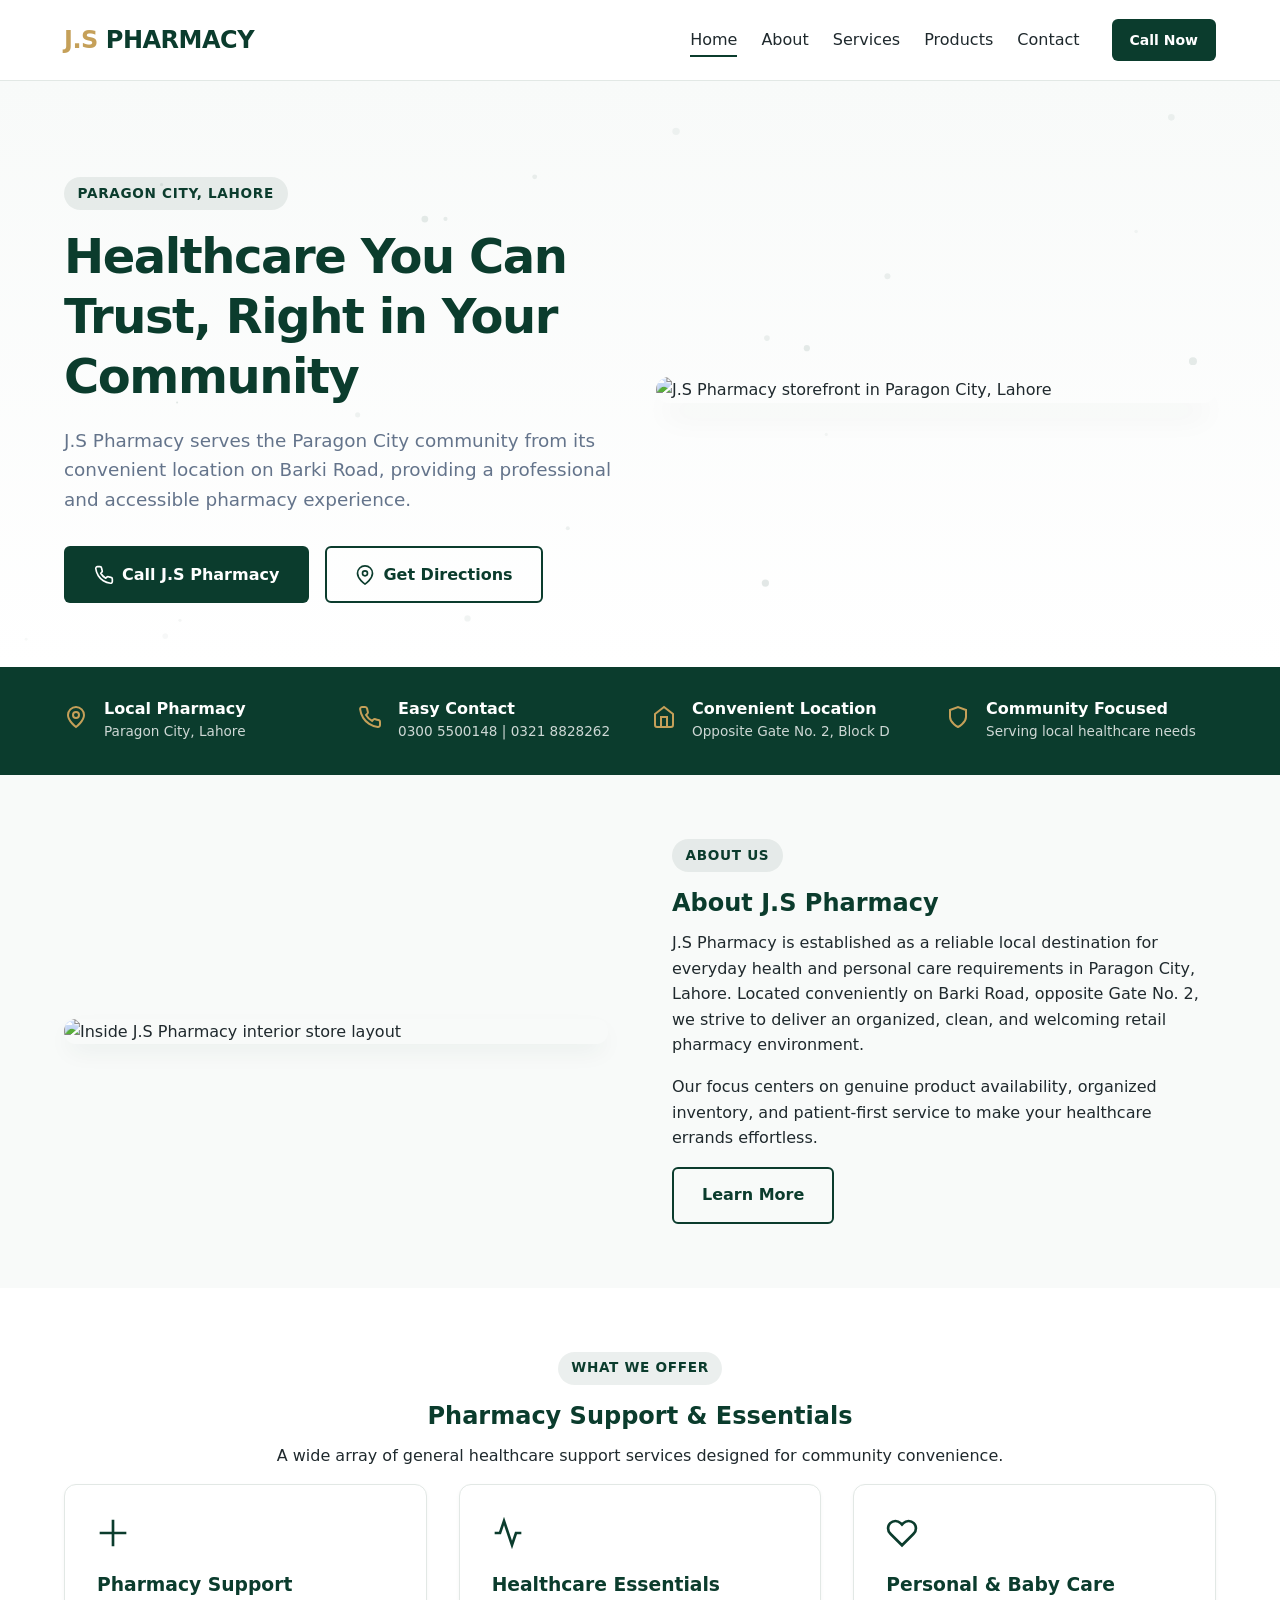
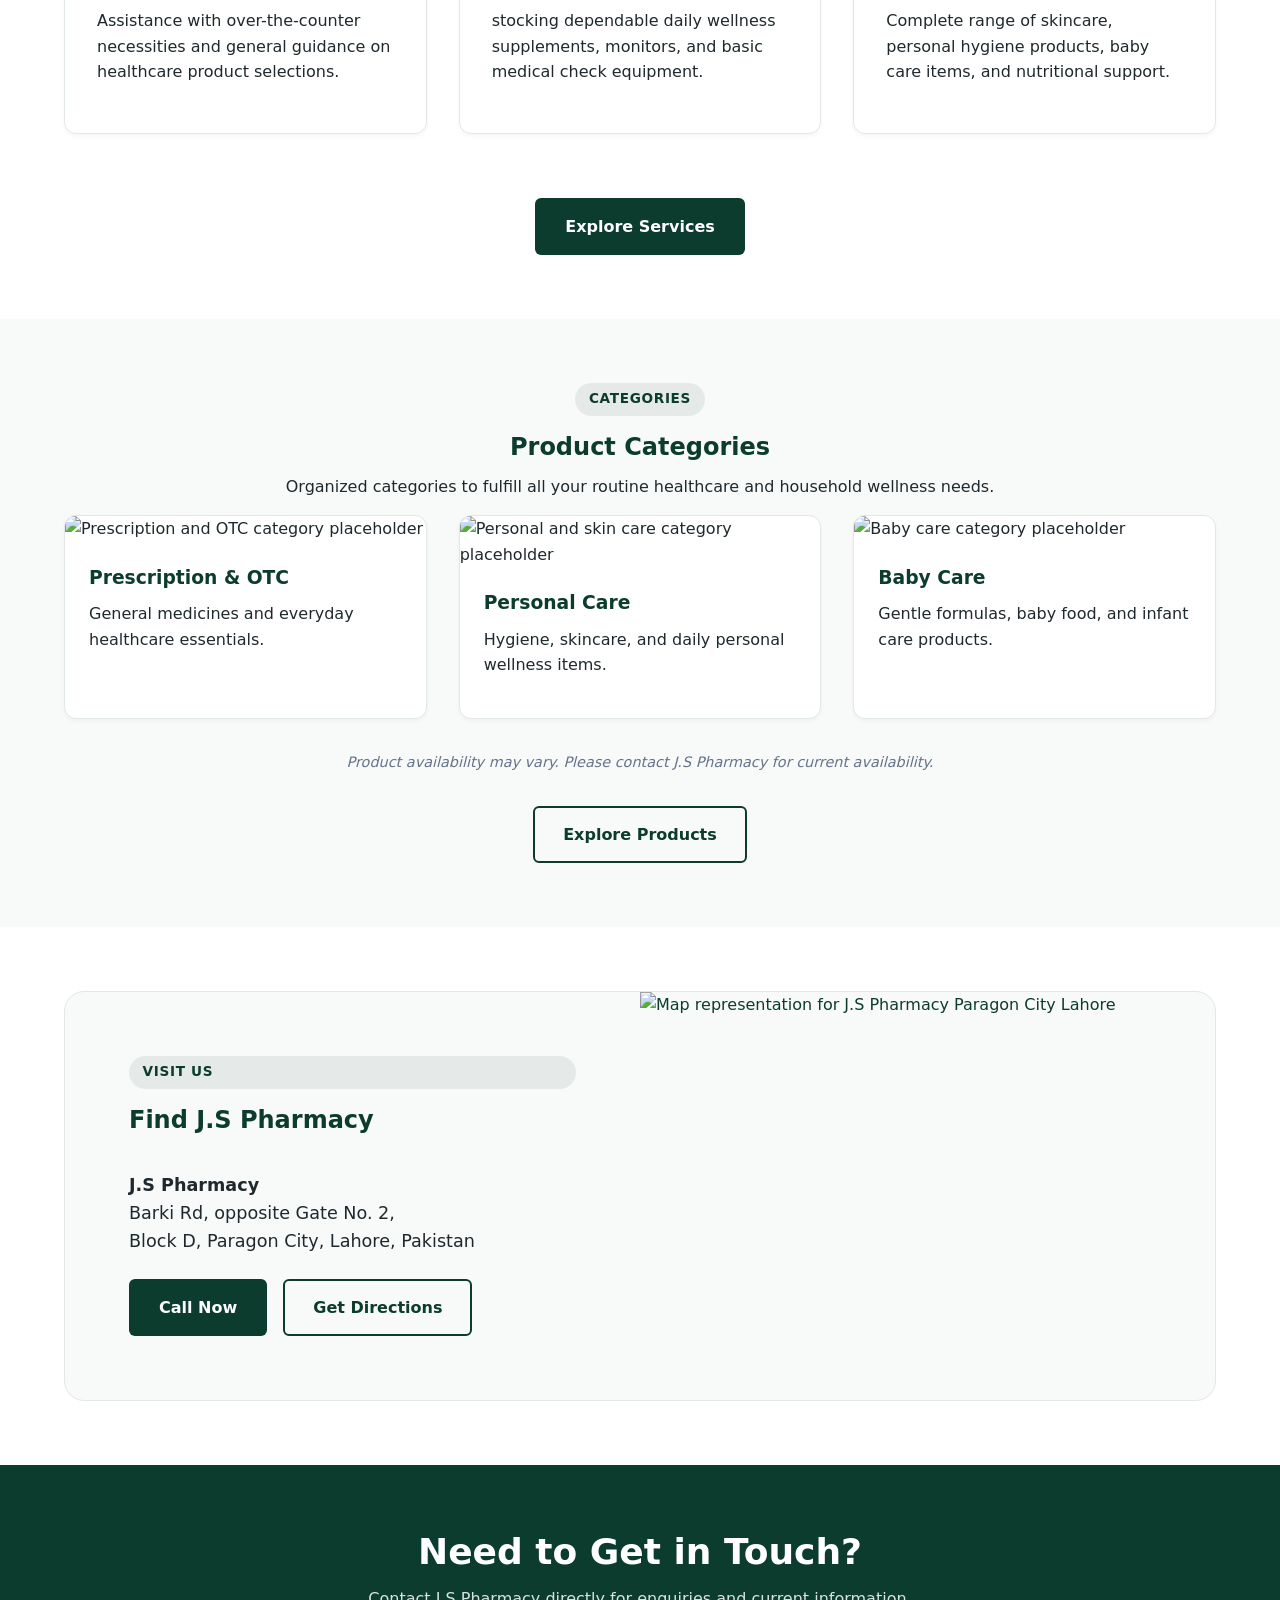
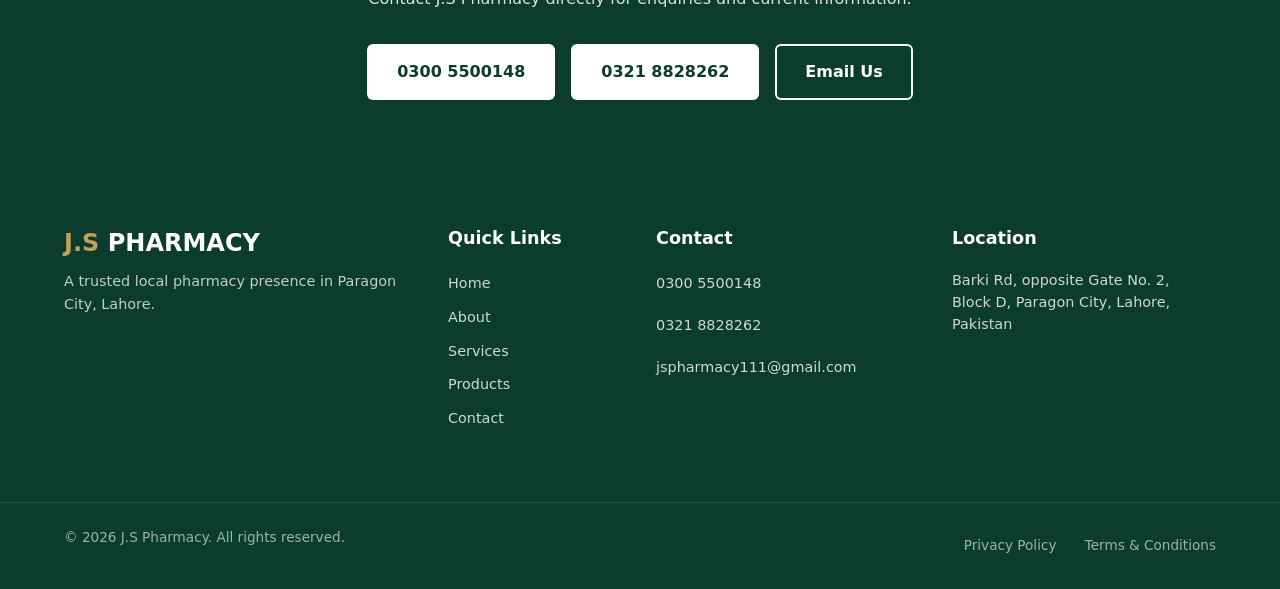
==== commit 24b6f0dc: "Update index.html" ====
--- a/index.html
+++ b/index.html
@@ -320,5 +320,6 @@
 
   <script src="animations.js" defer></script>
   <script src="main.js" defer></script>
+  <script src="https://cdn.zanderio.ai/widget/loader.js" data-id="wdg_8sS4CoQcU7CikTvHyGeDk8fw" defer></script>
 </body>
 </html>
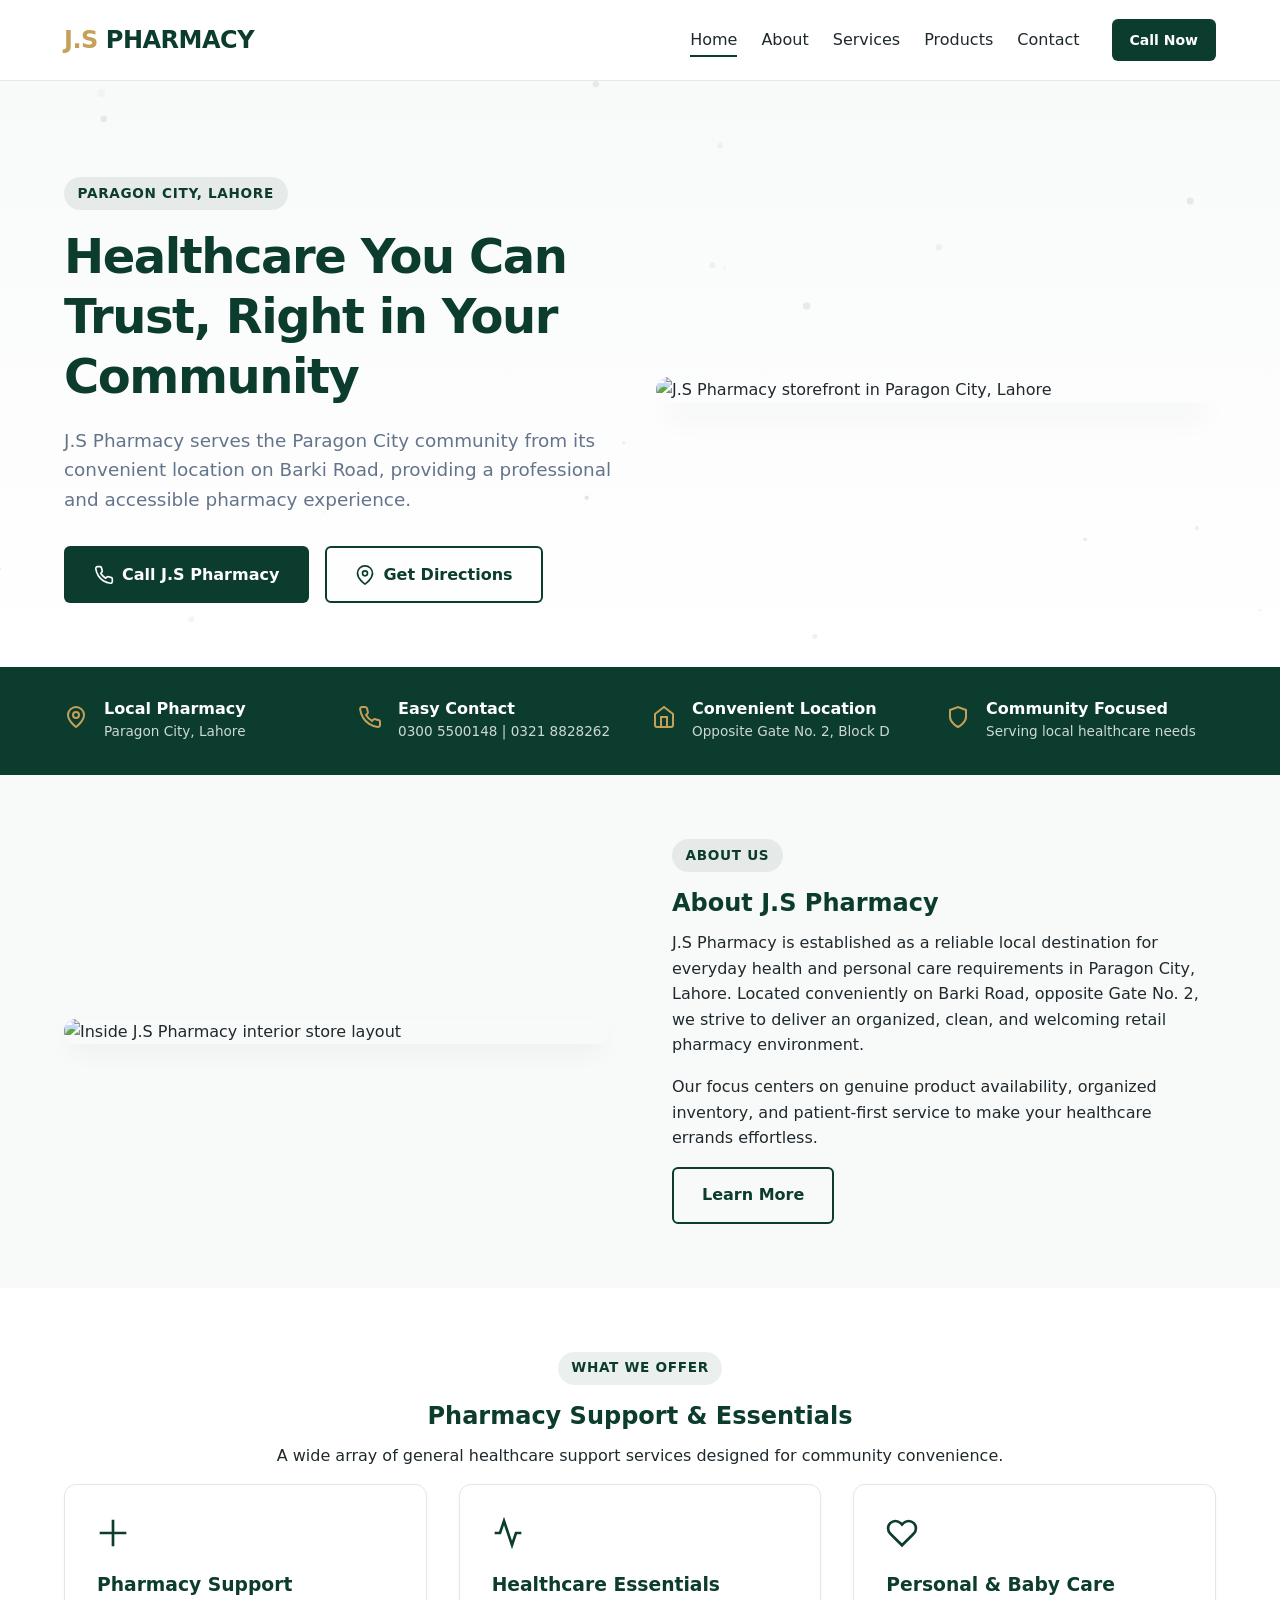
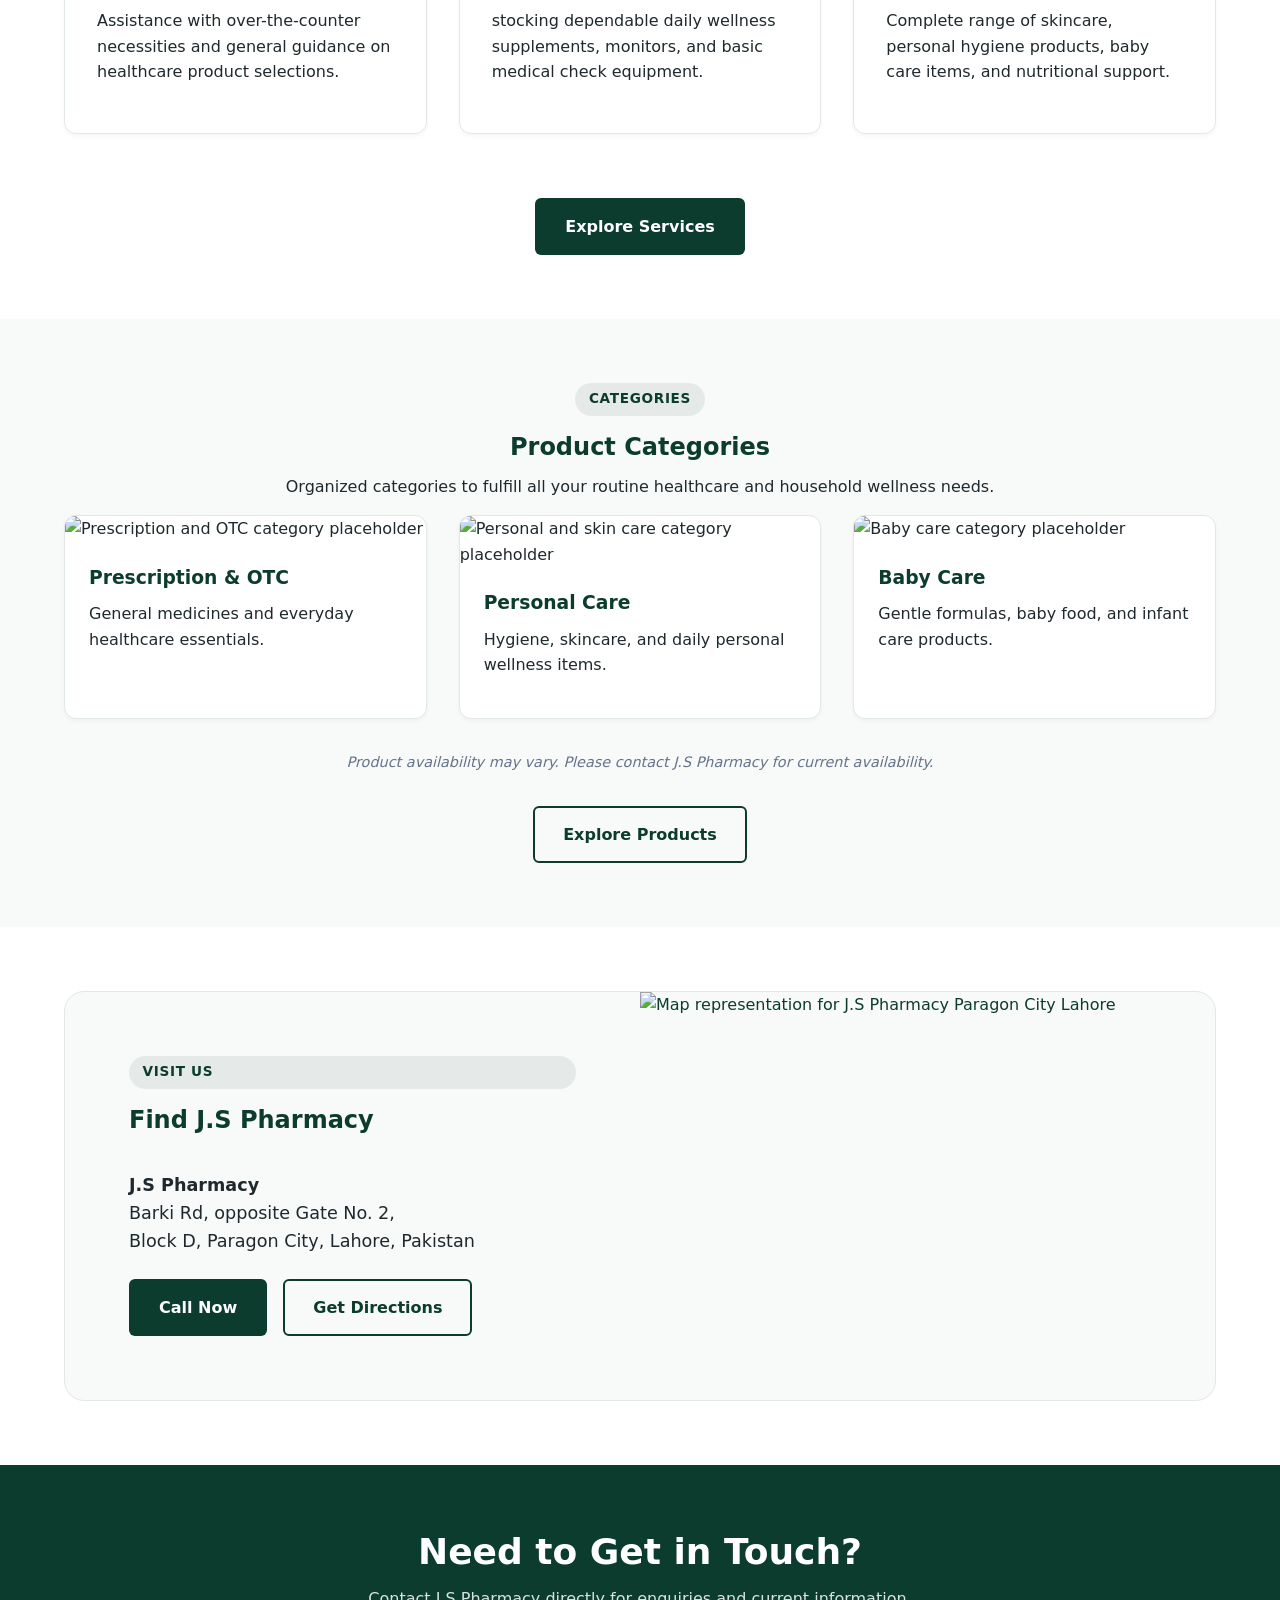
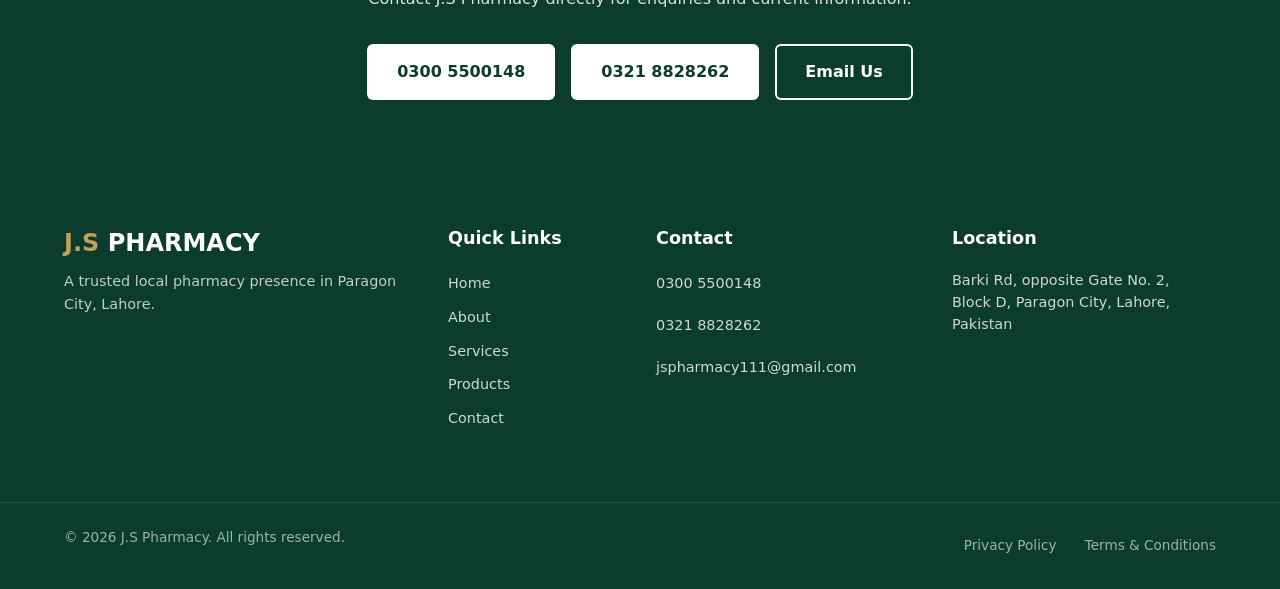
==== commit c6c83a8c: "Update index.html" ====
--- a/index.html
+++ b/index.html
@@ -320,6 +320,5 @@
 
   <script src="animations.js" defer></script>
   <script src="main.js" defer></script>
-  <script src="https://cdn.zanderio.ai/widget/loader.js" data-id="wdg_8sS4CoQcU7CikTvHyGeDk8fw" defer></script>
-</body>
+<script src="https://cdn.zanderio.ai/widget/loader.js" data-id="wdg_8sS4CoQcU7CikTvHyGeDk8fw" defer></script></body>
 </html>
